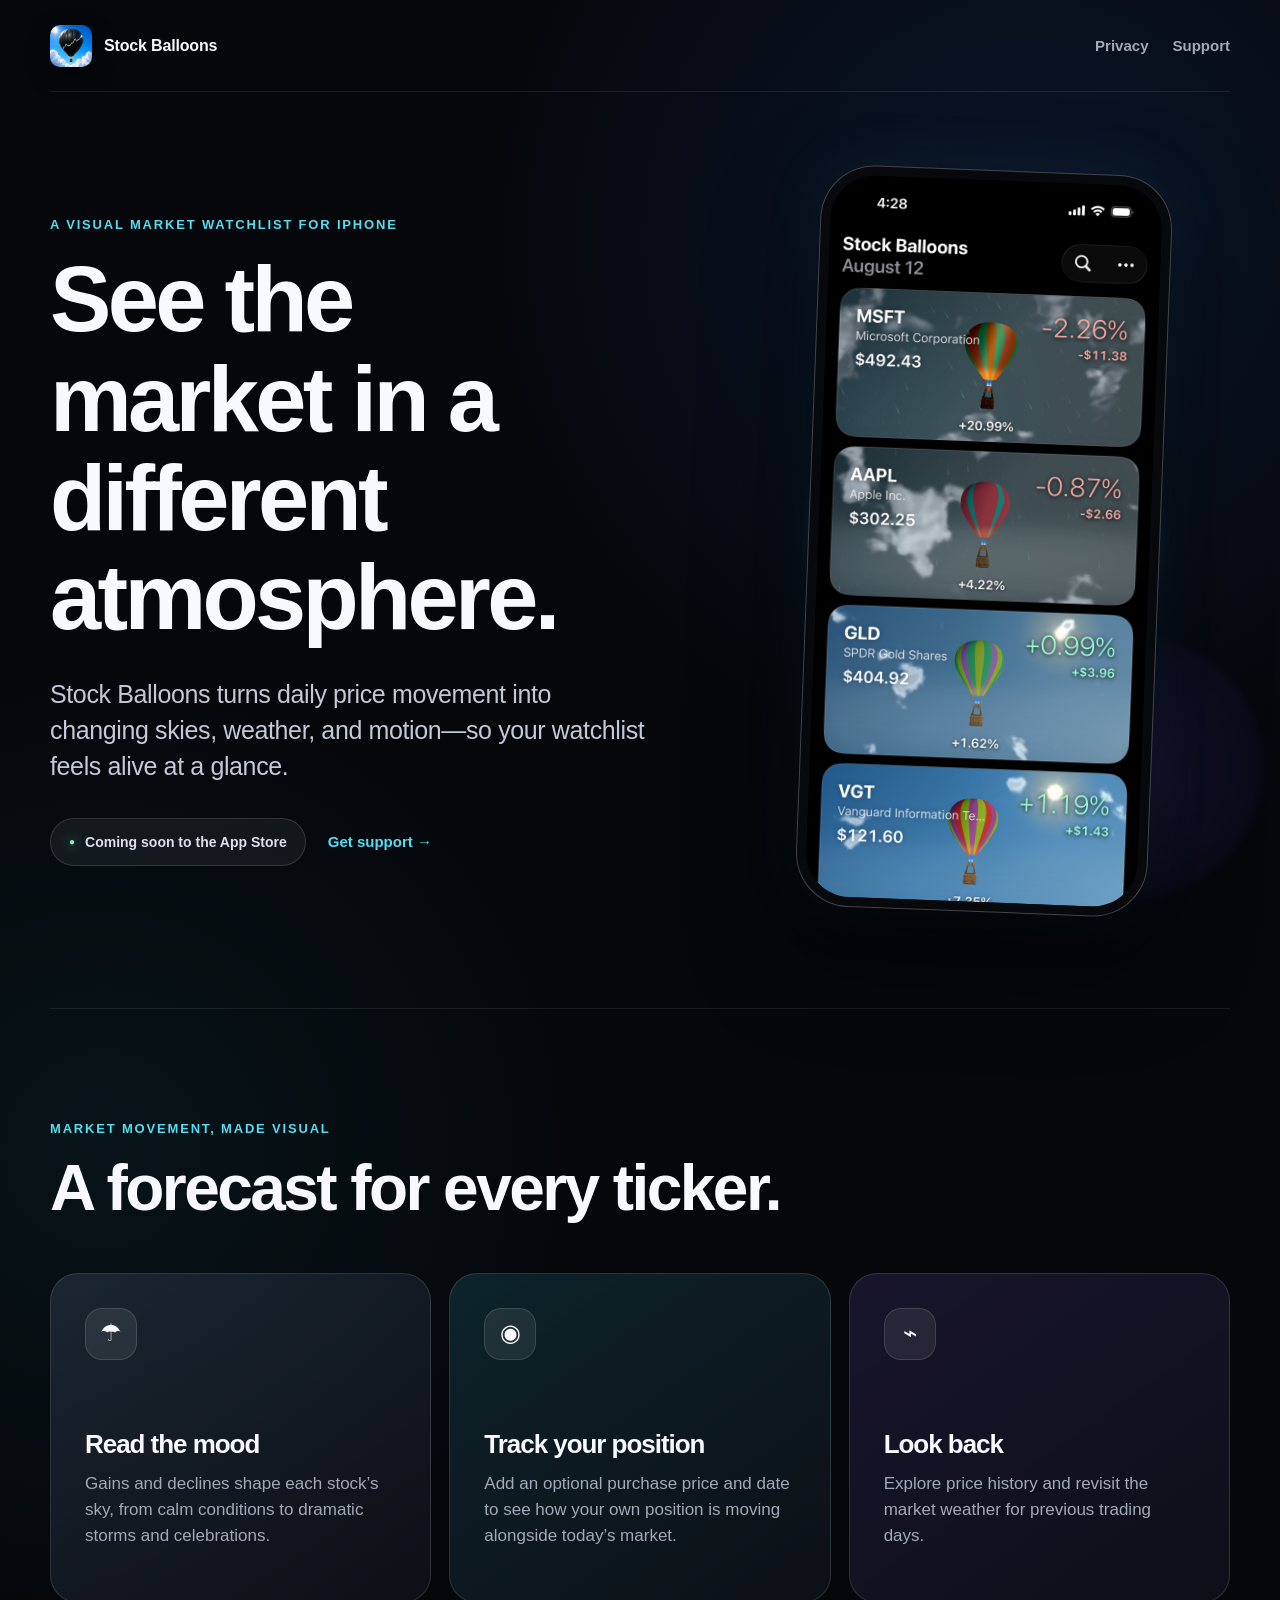
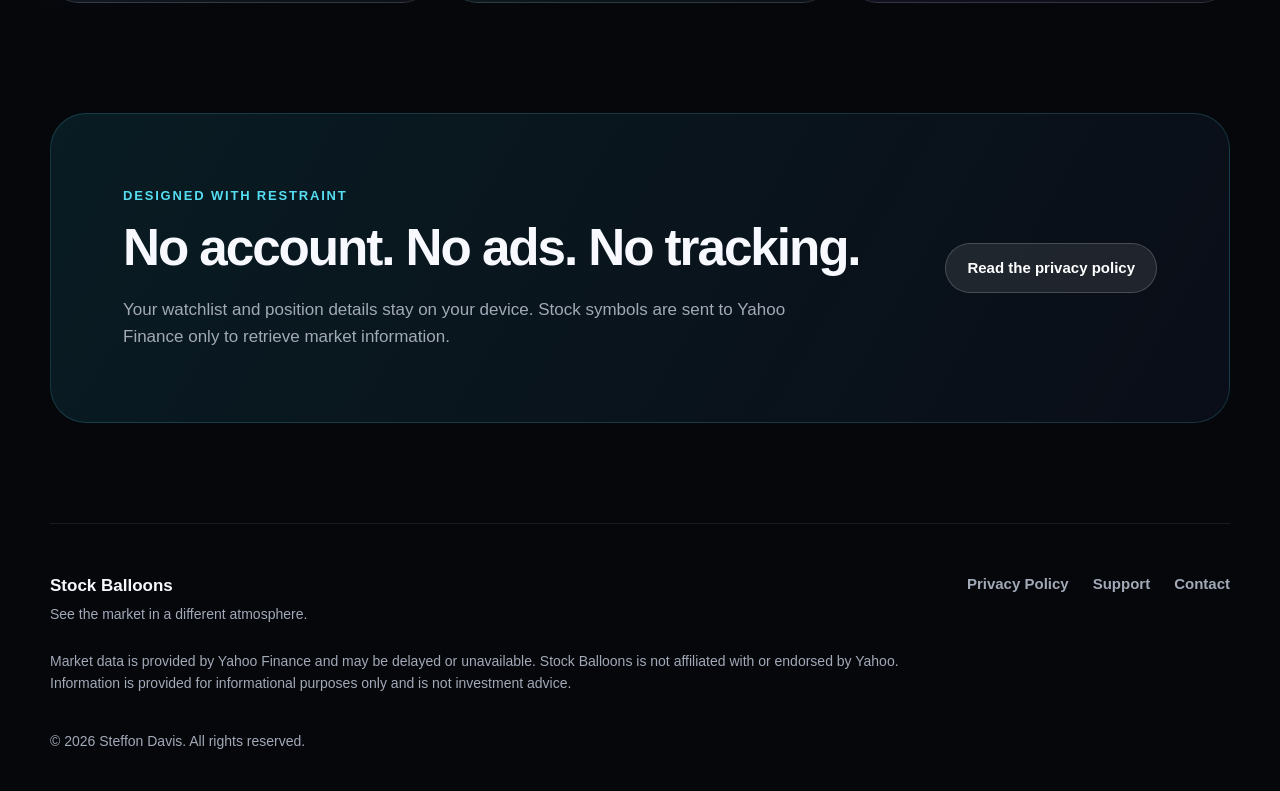
==== stock-balloons/index.html @ 121f6deb "Add Stock Balloons marketing and support pages" ====
<!doctype html>
<html lang="en">
  <head>
    <meta charset="utf-8">
    <meta name="viewport" content="width=device-width, initial-scale=1">
    <meta name="description" content="Stock Balloons turns market movement into an atmospheric, visual watchlist for iPhone.">
    <meta name="theme-color" content="#05070b">
    <meta name="color-scheme" content="dark">
    <meta property="og:title" content="Stock Balloons for iPhone">
    <meta property="og:description" content="See the market in a different atmosphere.">
    <meta property="og:type" content="website">
    <meta property="og:image" content="assets/social-card.png">
    <title>Stock Balloons for iPhone</title>
    <link rel="icon" href="assets/app-icon.png">
    <link rel="stylesheet" href="styles.css">
  </head>
  <body>
    <a class="skip-link" href="#main-content">Skip to content</a>

    <header class="site-header">
      <a class="brand" href="./" aria-label="Stock Balloons home">
        <img src="assets/app-icon.png" alt="" width="42" height="42">
        <span>Stock Balloons</span>
      </a>
      <nav aria-label="Primary navigation">
        <a href="privacy/">Privacy</a>
        <a href="support/">Support</a>
      </nav>
    </header>

    <main id="main-content">
      <section class="hero">
        <div class="hero-copy">
          <p class="eyebrow">A visual market watchlist for iPhone</p>
          <h1>See the market in a different atmosphere.</h1>
          <p class="hero-intro">
            Stock Balloons turns daily price movement into changing skies, weather, and motion—so your watchlist feels alive at a glance.
          </p>
          <div class="hero-actions">
            <span class="availability" aria-label="Stock Balloons is coming soon to the App Store">
              <span aria-hidden="true">●</span> Coming soon to the App Store
            </span>
            <a class="text-link" href="support/">Get support <span aria-hidden="true">→</span></a>
          </div>
        </div>

        <div class="product-stage" aria-label="Stock Balloons app preview">
          <div class="orb orb-one" aria-hidden="true"></div>
          <div class="orb orb-two" aria-hidden="true"></div>
          <div class="phone-frame">
            <div class="phone-island" aria-hidden="true"></div>
            <img src="assets/watchlist.png" alt="Stock Balloons watchlist showing market changes as animated weather scenes and hot-air balloons">
          </div>
        </div>
      </section>

      <section class="feature-section" aria-labelledby="features-title">
        <div class="section-heading">
          <p class="eyebrow">Market movement, made visual</p>
          <h2 id="features-title">A forecast for every ticker.</h2>
        </div>

        <div class="feature-grid">
          <article class="feature-card storm-card">
            <span class="feature-icon" aria-hidden="true">☂</span>
            <h3>Read the mood</h3>
            <p>Gains and declines shape each stock’s sky, from calm conditions to dramatic storms and celebrations.</p>
          </article>
          <article class="feature-card balloon-card">
            <span class="feature-icon" aria-hidden="true">◉</span>
            <h3>Track your position</h3>
            <p>Add an optional purchase price and date to see how your own position is moving alongside today’s market.</p>
          </article>
          <article class="feature-card history-card">
            <span class="feature-icon" aria-hidden="true">⌁</span>
            <h3>Look back</h3>
            <p>Explore price history and revisit the market weather for previous trading days.</p>
          </article>
        </div>
      </section>

      <section class="privacy-callout" aria-labelledby="privacy-title">
        <div>
          <p class="eyebrow">Designed with restraint</p>
          <h2 id="privacy-title">No account. No ads. No tracking.</h2>
          <p>Your watchlist and position details stay on your device. Stock symbols are sent to Yahoo Finance only to retrieve market information.</p>
        </div>
        <a class="button" href="privacy/">Read the privacy policy</a>
      </section>
    </main>

    <footer class="site-footer">
      <div>
        <strong>Stock Balloons</strong>
        <p>See the market in a different atmosphere.</p>
      </div>
      <nav aria-label="Footer navigation">
        <a href="privacy/">Privacy Policy</a>
        <a href="support/">Support</a>
        <a href="mailto:support-app@curalytics.com">Contact</a>
      </nav>
      <p class="fine-print">
        Market data is provided by Yahoo Finance and may be delayed or unavailable. Stock Balloons is not affiliated with or endorsed by Yahoo. Information is provided for informational purposes only and is not investment advice.
      </p>
      <p class="copyright">© 2026 Steffon Davis. All rights reserved.</p>
    </footer>
  </body>
</html>
---- stock-balloons/styles.css ----
:root {
  color-scheme: dark;
  --background: #05070b;
  --surface: rgba(255, 255, 255, 0.055);
  --surface-strong: rgba(255, 255, 255, 0.09);
  --border: rgba(255, 255, 255, 0.13);
  --text: #f7f9ff;
  --muted: #a2a9b7;
  --cyan: #55ddf2;
  --cyan-soft: rgba(85, 221, 242, 0.13);
  --blue: #4f7dff;
  --green: #81f4c3;
  --purple: #a78bfa;
  --page-width: 1180px;
  --document-width: 850px;
  --radius: 28px;
}

* {
  box-sizing: border-box;
}

html {
  scroll-behavior: smooth;
}

body {
  margin: 0;
  min-width: 320px;
  background:
    radial-gradient(circle at 80% 10%, rgba(40, 91, 185, 0.18), transparent 34rem),
    radial-gradient(circle at 8% 48%, rgba(30, 169, 183, 0.08), transparent 30rem),
    var(--background);
  color: var(--text);
  font-family: -apple-system, BlinkMacSystemFont, "SF Pro Display", "Segoe UI", sans-serif;
  font-size: 17px;
  line-height: 1.6;
  -webkit-font-smoothing: antialiased;
}

a {
  color: var(--cyan);
  text-decoration-thickness: 1px;
  text-underline-offset: 0.2em;
}

a:hover {
  color: white;
}

a:focus-visible,
button:focus-visible {
  outline: 3px solid var(--cyan);
  outline-offset: 4px;
  border-radius: 5px;
}

.skip-link {
  position: fixed;
  z-index: 100;
  top: 12px;
  left: 12px;
  padding: 10px 14px;
  transform: translateY(-150%);
  border-radius: 10px;
  background: white;
  color: #05070b;
  font-weight: 700;
}

.skip-link:focus {
  transform: translateY(0);
}

.site-header {
  position: relative;
  z-index: 10;
  display: flex;
  width: min(calc(100% - 40px), var(--page-width));
  min-height: 92px;
  margin: 0 auto;
  align-items: center;
  justify-content: space-between;
  border-bottom: 1px solid rgba(255, 255, 255, 0.08);
}

.brand {
  display: inline-flex;
  align-items: center;
  gap: 12px;
  color: var(--text);
  font-size: 16px;
  font-weight: 720;
  letter-spacing: -0.01em;
  text-decoration: none;
}

.brand img {
  border-radius: 10px;
  box-shadow: 0 8px 24px rgba(0, 0, 0, 0.35);
}

.site-header nav,
.site-footer nav {
  display: flex;
  flex-wrap: wrap;
  gap: 24px;
}

.site-header nav a,
.site-footer nav a {
  color: var(--muted);
  font-size: 15px;
  font-weight: 620;
  text-decoration: none;
}

.site-header nav a:hover,
.site-header nav a[aria-current="page"],
.site-footer nav a:hover,
.site-footer nav a[aria-current="page"] {
  color: var(--text);
}

.hero {
  display: grid;
  width: min(calc(100% - 40px), var(--page-width));
  min-height: 720px;
  margin: 0 auto;
  grid-template-columns: minmax(0, 1fr) minmax(370px, 0.82fr);
  gap: clamp(30px, 7vw, 100px);
  align-items: center;
  padding: 78px 0 96px;
}

.hero-copy {
  position: relative;
  z-index: 2;
}

.eyebrow {
  margin: 0 0 14px;
  color: var(--cyan);
  font-size: 13px;
  font-weight: 760;
  letter-spacing: 0.14em;
  text-transform: uppercase;
}

h1,
h2,
h3,
p {
  margin-top: 0;
}

h1,
h2,
h3 {
  line-height: 1.08;
  letter-spacing: -0.04em;
}

.hero h1 {
  max-width: 720px;
  margin-bottom: 28px;
  font-size: clamp(52px, 7.2vw, 92px);
  font-weight: 780;
}

.hero-intro {
  max-width: 650px;
  margin-bottom: 34px;
  color: #c3c9d5;
  font-size: clamp(20px, 2vw, 25px);
  line-height: 1.45;
  letter-spacing: -0.015em;
}

.hero-actions {
  display: flex;
  flex-wrap: wrap;
  gap: 22px;
  align-items: center;
}

.availability {
  display: inline-flex;
  min-height: 48px;
  padding: 0 18px;
  align-items: center;
  gap: 10px;
  border: 1px solid var(--border);
  border-radius: 100px;
  background: var(--surface);
  color: #dbe0e9;
  font-size: 14px;
  font-weight: 650;
}

.availability span {
  color: var(--green);
  font-size: 10px;
  filter: drop-shadow(0 0 7px var(--green));
}

.text-link {
  font-size: 15px;
  font-weight: 700;
  text-decoration: none;
}

.product-stage {
  position: relative;
  display: flex;
  min-height: 610px;
  align-items: center;
  justify-content: center;
}

.orb {
  position: absolute;
  border-radius: 50%;
  filter: blur(4px);
  opacity: 0.75;
}

.orb-one {
  width: 360px;
  height: 360px;
  background: radial-gradient(circle, rgba(68, 180, 224, 0.38), rgba(68, 180, 224, 0));
}

.orb-two {
  right: -7%;
  bottom: 2%;
  width: 260px;
  height: 260px;
  background: radial-gradient(circle, rgba(90, 72, 214, 0.25), rgba(90, 72, 214, 0));
}

.phone-frame {
  position: relative;
  z-index: 1;
  width: min(82vw, 352px);
  padding: 9px;
  overflow: hidden;
  border: 1px solid rgba(255, 255, 255, 0.24);
  border-radius: 54px;
  background: #07090c;
  box-shadow: 0 45px 100px rgba(0, 0, 0, 0.6), 0 0 60px rgba(50, 132, 178, 0.12);
  transform: rotate(2.2deg);
}

.phone-frame img {
  display: block;
  width: 100%;
  border-radius: 45px;
}

.phone-island {
  position: absolute;
  z-index: 2;
  top: 19px;
  left: 50%;
  width: 92px;
  height: 25px;
  transform: translateX(-50%);
  border-radius: 100px;
  background: #000;
}

.feature-section,
.privacy-callout,
.site-footer {
  width: min(calc(100% - 40px), var(--page-width));
  margin-right: auto;
  margin-left: auto;
}

.feature-section {
  padding: 110px 0;
  border-top: 1px solid rgba(255, 255, 255, 0.08);
}

.section-heading {
  max-width: 760px;
  margin-bottom: 50px;
}

.section-heading h2,
.privacy-callout h2,
.document-header h1 {
  margin-bottom: 20px;
  font-size: clamp(40px, 5vw, 65px);
}

.feature-grid {
  display: grid;
  grid-template-columns: repeat(3, 1fr);
  gap: 18px;
}

.feature-card {
  min-height: 330px;
  padding: 34px;
  overflow: hidden;
  border: 1px solid var(--border);
  border-radius: var(--radius);
  background: var(--surface);
}

.feature-card h3 {
  margin: 70px 0 13px;
  font-size: 26px;
}

.feature-card p {
  color: var(--muted);
  line-height: 1.55;
}

.feature-icon {
  display: grid;
  width: 52px;
  height: 52px;
  place-items: center;
  border: 1px solid rgba(255, 255, 255, 0.12);
  border-radius: 17px;
  background: rgba(255, 255, 255, 0.08);
  font-size: 24px;
}

.storm-card {
  background: linear-gradient(145deg, rgba(75, 92, 121, 0.29), rgba(20, 24, 33, 0.55));
}

.balloon-card {
  background: linear-gradient(145deg, rgba(38, 135, 147, 0.22), rgba(20, 24, 33, 0.55));
}

.history-card {
  background: linear-gradient(145deg, rgba(89, 66, 159, 0.23), rgba(20, 24, 33, 0.55));
}

.privacy-callout {
  display: grid;
  margin-bottom: 100px;
  padding: clamp(38px, 6vw, 72px);
  grid-template-columns: minmax(0, 1fr) auto;
  gap: 40px;
  align-items: center;
  border: 1px solid rgba(85, 221, 242, 0.18);
  border-radius: 36px;
  background: linear-gradient(120deg, rgba(25, 113, 134, 0.2), rgba(32, 46, 82, 0.18));
}

.privacy-callout h2 {
  font-size: clamp(35px, 4vw, 54px);
}

.privacy-callout p:not(.eyebrow) {
  max-width: 720px;
  margin-bottom: 0;
  color: var(--muted);
}

.button {
  display: inline-flex;
  min-height: 50px;
  padding: 0 21px;
  align-items: center;
  justify-content: center;
  border: 1px solid rgba(255, 255, 255, 0.18);
  border-radius: 100px;
  background: rgba(255, 255, 255, 0.09);
  color: white;
  font-size: 15px;
  font-weight: 720;
  text-align: center;
  text-decoration: none;
}

.button:hover,
.primary-button:hover {
  background: white;
  color: #07090c;
}

.primary-button {
  margin-top: 10px;
  border-color: transparent;
  background: var(--cyan);
  color: #071014;
}

.site-footer {
  display: grid;
  padding: 48px 0 38px;
  grid-template-columns: 1fr auto;
  gap: 24px 50px;
  border-top: 1px solid rgba(255, 255, 255, 0.08);
}

.site-footer strong {
  display: block;
  margin-bottom: 4px;
}

.site-footer p {
  margin-bottom: 0;
  color: var(--muted);
  font-size: 14px;
}

.fine-print,
.copyright {
  grid-column: 1 / -1;
}

.fine-print {
  max-width: 900px;
}

.copyright {
  padding-top: 12px;
}

.document-shell {
  width: min(calc(100% - 40px), var(--document-width));
  margin: 0 auto;
  padding: 86px 0 120px;
}

.document-header {
  margin-bottom: 54px;
}

.document-header h1 {
  margin-bottom: 14px;
}

.effective-date {
  margin-bottom: 24px;
  color: var(--muted);
  font-size: 15px;
  font-weight: 620;
}

.document-intro {
  max-width: 760px;
  color: #c6ccd6;
  font-size: clamp(20px, 2.5vw, 25px);
  line-height: 1.5;
}

.policy-summary {
  display: grid;
  margin-bottom: 65px;
  grid-template-columns: repeat(3, 1fr);
  gap: 12px;
}

.policy-summary div {
  padding: 20px;
  border: 1px solid var(--border);
  border-radius: 18px;
  background: var(--surface);
}

.policy-summary strong,
.policy-summary span {
  display: block;
}

.policy-summary strong {
  margin-bottom: 5px;
  font-size: 15px;
}

.policy-summary span {
  color: var(--muted);
  font-size: 13px;
  line-height: 1.4;
}

.document-content section {
  padding: 0 0 34px;
}

.document-content section + section {
  padding-top: 34px;
  border-top: 1px solid rgba(255, 255, 255, 0.08);
}

.document-content h2,
.support-card h2,
.report-card h2,
.market-note h2 {
  margin-bottom: 14px;
  font-size: 27px;
  letter-spacing: -0.025em;
}

.document-content p,
.document-content li,
.support-card p,
.market-note p {
  color: #bdc3cf;
}

.document-content ul,
.report-card ul {
  padding-left: 1.25em;
}

.document-content li + li,
.report-card li + li {
  margin-top: 8px;
}

.support-shell {
  width: min(calc(100% - 40px), 980px);
}

.support-shell .document-header {
  max-width: 800px;
  margin-bottom: 70px;
}

.response-note {
  margin-top: 18px;
  color: var(--muted);
  font-size: 14px;
}

.support-grid {
  display: grid;
  grid-template-columns: repeat(2, 1fr);
  gap: 16px;
}

.support-card {
  padding: 30px;
  border: 1px solid var(--border);
  border-radius: 24px;
  background: var(--surface);
}

.support-number {
  display: block;
  margin-bottom: 42px;
  color: var(--cyan);
  font-size: 12px;
  font-weight: 800;
  letter-spacing: 0.12em;
}

.support-card p {
  margin-bottom: 0;
  font-size: 16px;
}

.report-card {
  display: grid;
  margin-top: 80px;
  padding: clamp(30px, 5vw, 52px);
  grid-template-columns: 0.8fr 1fr;
  gap: 40px;
  border: 1px solid rgba(85, 221, 242, 0.16);
  border-radius: 28px;
  background: linear-gradient(135deg, rgba(36, 116, 131, 0.18), rgba(24, 29, 46, 0.4));
}

.report-card ul {
  margin: 0;
  color: #c6ccd7;
}

.market-note {
  margin-top: 70px;
  padding-top: 38px;
  border-top: 1px solid rgba(255, 255, 255, 0.08);
}

.compact-footer {
  grid-template-columns: 1fr auto;
}

.compact-footer .copyright {
  grid-column: auto;
  padding-top: 0;
  text-align: right;
}

@media (max-width: 820px) {
  .hero {
    min-height: auto;
    grid-template-columns: 1fr;
    padding-top: 68px;
    text-align: center;
  }

  .hero-copy,
  .hero-intro {
    margin-right: auto;
    margin-left: auto;
  }

  .hero-actions {
    justify-content: center;
  }

  .product-stage {
    min-height: 530px;
  }

  .feature-grid {
    grid-template-columns: 1fr;
  }

  .feature-card {
    min-height: 280px;
  }

  .privacy-callout,
  .report-card {
    grid-template-columns: 1fr;
  }

  .privacy-callout .button {
    justify-self: start;
  }
}

@media (max-width: 620px) {
  body {
    font-size: 16px;
  }

  .site-header {
    min-height: 78px;
  }

  .brand span {
    display: none;
  }

  .site-header nav {
    gap: 18px;
  }

  .hero {
    padding: 54px 0 75px;
  }

  .hero h1 {
    font-size: clamp(45px, 14vw, 65px);
  }

  .product-stage {
    min-height: 500px;
  }

  .phone-frame {
    width: min(80vw, 318px);
    transform: none;
  }

  .orb-two {
    right: 0;
  }

  .feature-section {
    padding: 80px 0;
  }

  .privacy-callout {
    margin-bottom: 80px;
  }

  .site-footer,
  .compact-footer {
    grid-template-columns: 1fr;
  }

  .compact-footer .copyright {
    text-align: left;
  }

  .document-shell {
    padding: 62px 0 90px;
  }

  .policy-summary,
  .support-grid {
    grid-template-columns: 1fr;
  }

  .policy-summary {
    margin-bottom: 50px;
  }

  .support-card {
    padding: 25px;
  }

  .support-number {
    margin-bottom: 25px;
  }
}

@media (prefers-reduced-motion: reduce) {
  html {
    scroll-behavior: auto;
  }
}
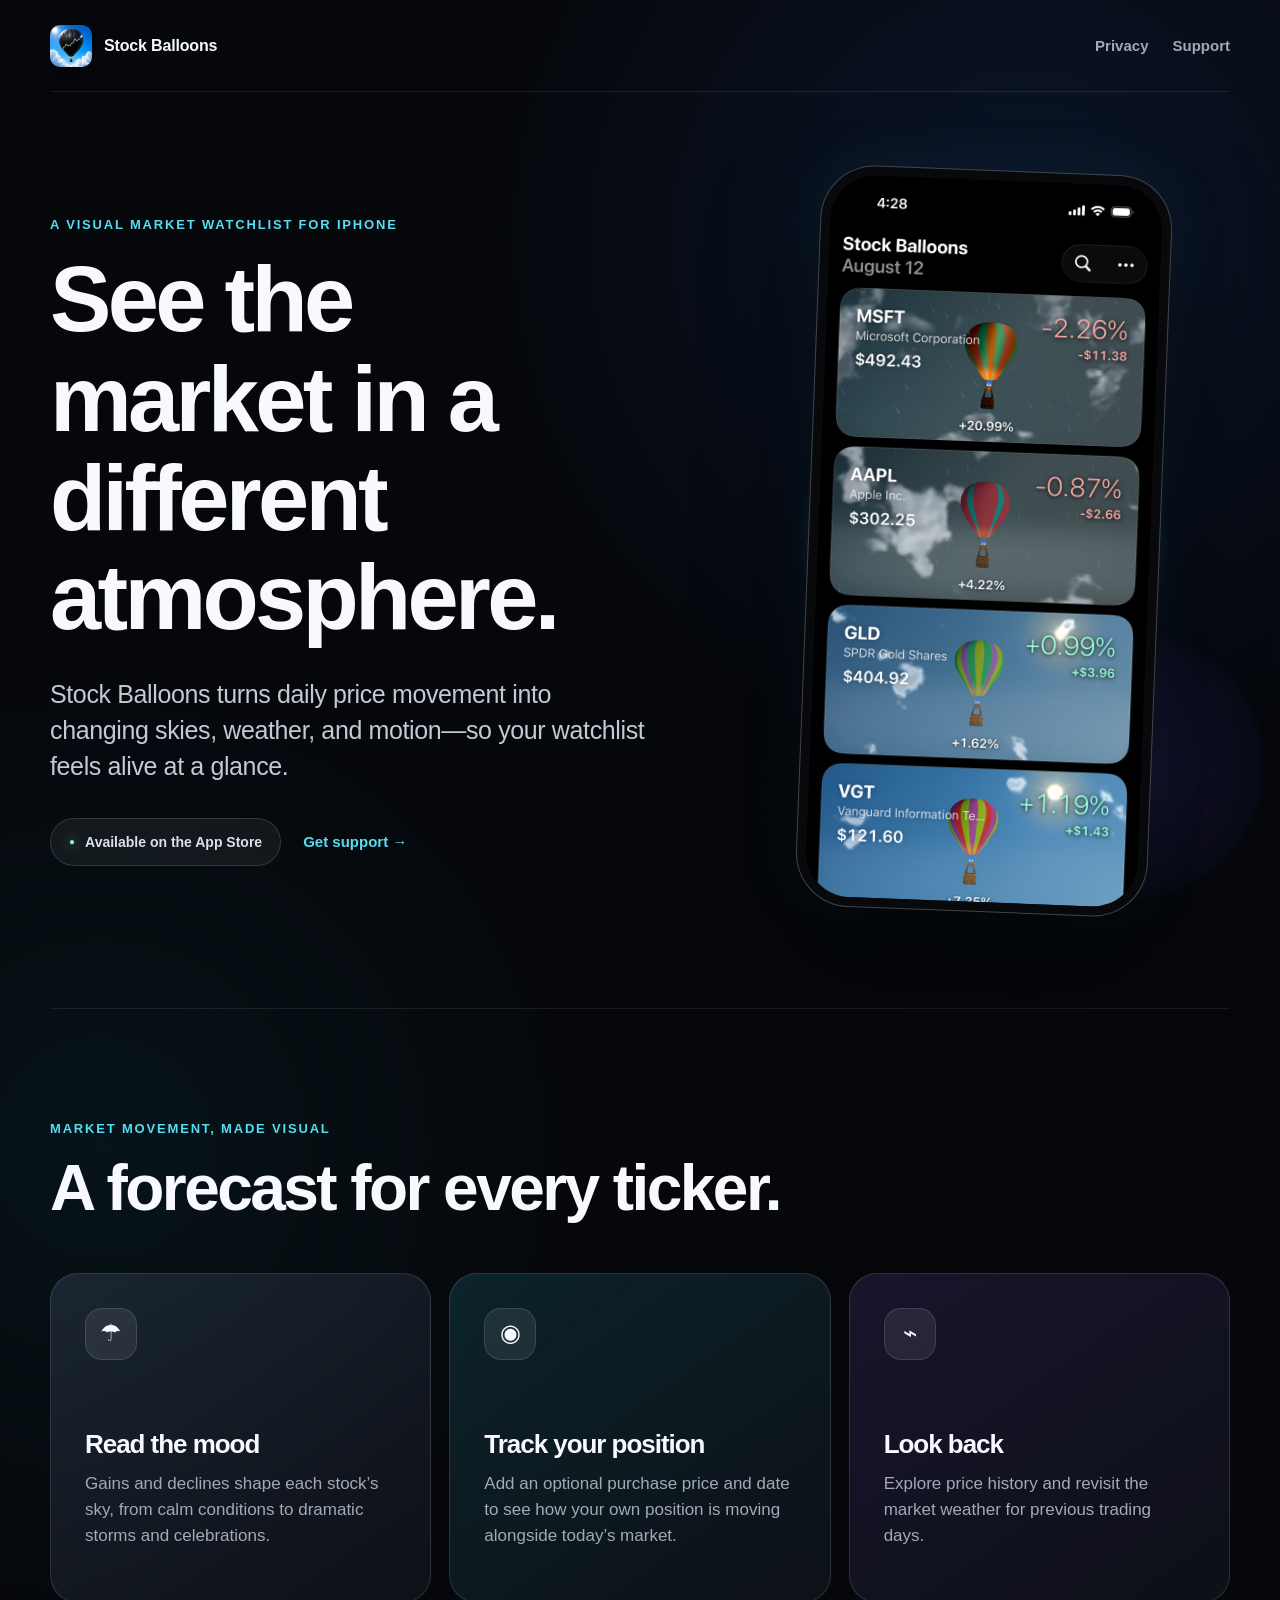
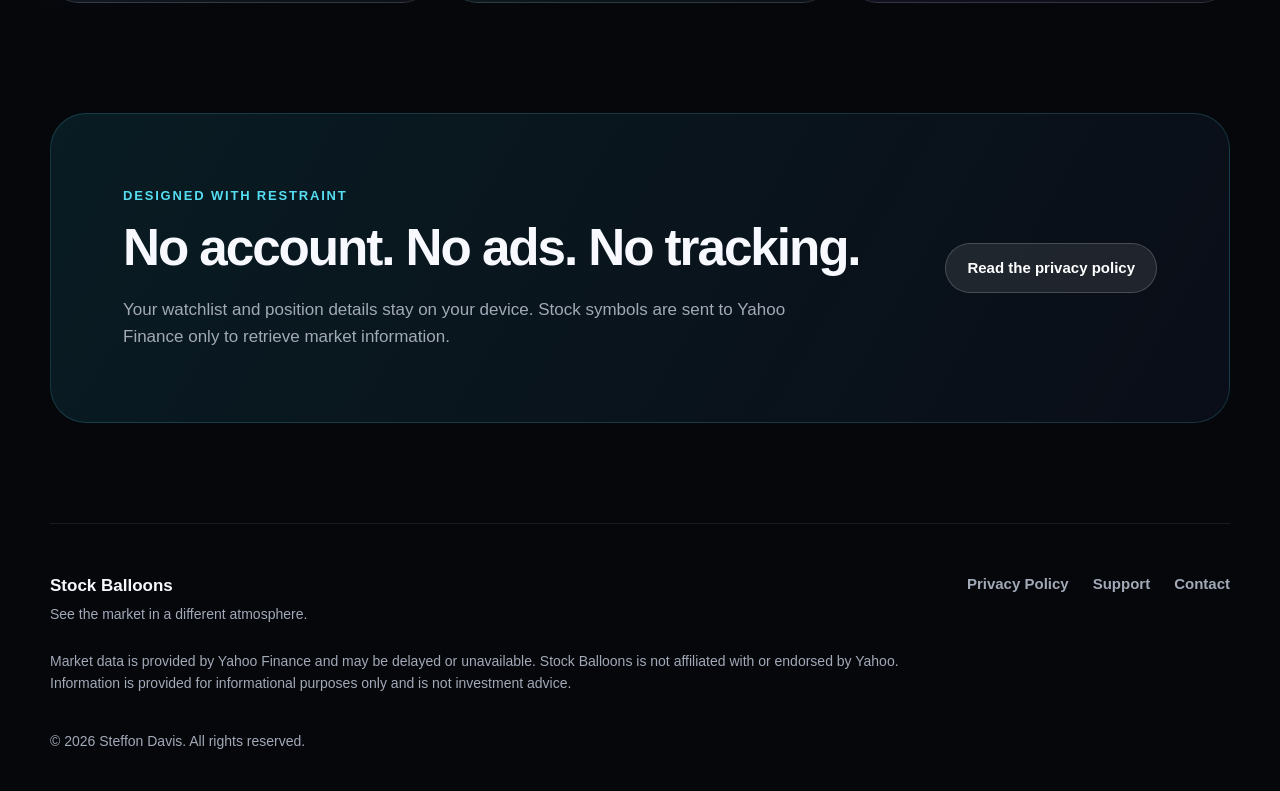
==== commit 4a2aaf53: "Update Stock Balloons App Store availability" ====
--- a/stock-balloons/index.html
+++ b/stock-balloons/index.html
@@ -37,8 +37,8 @@
             Stock Balloons turns daily price movement into changing skies, weather, and motion—so your watchlist feels alive at a glance.
           </p>
           <div class="hero-actions">
-            <span class="availability" aria-label="Stock Balloons is coming soon to the App Store">
-              <span aria-hidden="true">●</span> Coming soon to the App Store
+            <span class="availability" aria-label="Stock Balloons is available on the App Store">
+              <span aria-hidden="true">●</span> Available on the App Store
             </span>
             <a class="text-link" href="support/">Get support <span aria-hidden="true">→</span></a>
           </div>
